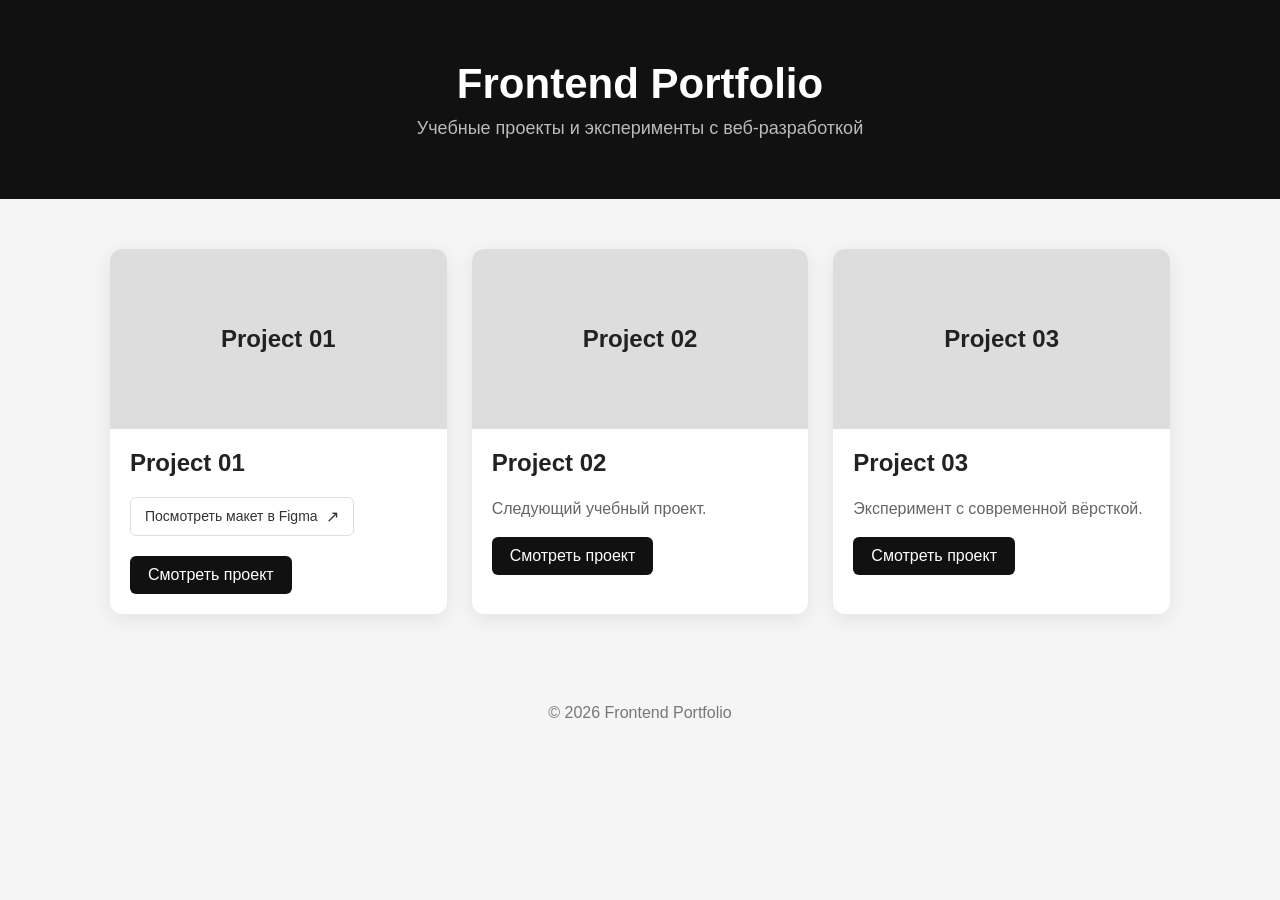
==== index.html @ 2af22733 "Initial commit" ====
<!DOCTYPE html>
<html lang="ru">
<head>
    <meta charset="UTF-8">
    <meta name="viewport" content="width=device-width, initial-scale=1.0">

    <title>Frontend Portfolio</title>

    <style>
        * {
            box-sizing: border-box;
        }

        body {
            margin: 0;
            font-family: Arial, sans-serif;
            background: #f5f5f5;
            color: #222;
        }

        header {
            padding: 60px 20px;
            text-align: center;
            background: #111;
            color: white;
        }

        header h1 {
            margin: 0 0 10px;
            font-size: 42px;
        }

        header p {
            margin: 0;
            color: #bbb;
            font-size: 18px;
        }

        main {
            max-width: 1100px;
            margin: 50px auto;
            padding: 0 20px;
        }

        .projects {
            display: grid;
            grid-template-columns: repeat(auto-fit, minmax(280px, 1fr));
            gap: 25px;
        }

        .project {
            background: white;
            border-radius: 12px;
            overflow: hidden;
            box-shadow: 0 5px 20px rgba(0, 0, 0, 0.08);
            transition: transform 0.2s;
        }

        .project:hover {
            transform: translateY(-5px);
        }

        .project-preview {
            height: 180px;
            display: flex;
            align-items: center;
            justify-content: center;
            background: #ddd;
            font-size: 24px;
            font-weight: bold;
        }

        .project-content {
            padding: 20px;
        }

        .project h2 {
            margin-top: 0;
        }

        .project p {
            color: #666;
            line-height: 1.5;
        }

        .button {
            display: inline-block;
            padding: 10px 18px;
            border-radius: 6px;
            background: #111;
            color: white;
            text-decoration: none;
        }

        .button:hover {
            background: #333;
        }

        footer {
            text-align: center;
            padding: 40px;
            color: #777;
        }

.figma-link { display: inline-flex; align-items: center; gap: 8px; padding: 9px 14px; margin-bottom: 20px; border: 1px solid #ddd; border-radius: 6px; background: #fff; color: #333; font-size: 14px; font-weight: 500; text-decoration: none; transition: all 0.2s ease; } .figma-link:hover { border-color: #111; background: #f7f7f7; } .figma-arrow { font-size: 16px; transition: transform 0.2s ease; } .figma-link:hover .figma-arrow { transform: translate(3px, -3px); }
    </style>
</head>

<body>

<header>
    <h1>Frontend Portfolio</h1>
    <p>Учебные проекты и эксперименты с веб-разработкой</p>
</header>

<main>

    <div class="projects">

        <article class="project"> <div class="project-preview"> Project 01 </div> <div class="project-content"> <h2>Project 01</h2> <a class="figma-link" href="https://www.figma.com/design/3IKZGiiLeyE5AktBM5mLnH/Exclusive?node-id=1-3&p=f" target="_blank" rel="noopener noreferrer" > <span>Посмотреть макет в Figma</span> <span class="figma-arrow">↗</span> </a> <a class="button" href="project-01/"> Смотреть проект </a> </div> </article>


        <article class="project">
            <div class="project-preview">
                Project 02
            </div>

            <div class="project-content">
                <h2>Project 02</h2>

                <p>
                    Следующий учебный проект.
                </p>

                <a class="button" href="project-02/">
                    Смотреть проект
                </a>
            </div>
        </article>


        <article class="project">
            <div class="project-preview">
                Project 03
            </div>

            <div class="project-content">
                <h2>Project 03</h2>

                <p>
                    Эксперимент с современной
                    вёрсткой.
                </p>

                <a class="button" href="project-03/">
                    Смотреть проект
                </a>
            </div>
        </article>

    </div>

</main>

<footer>
    © 2026 Frontend Portfolio
</footer>

</body>
</html>
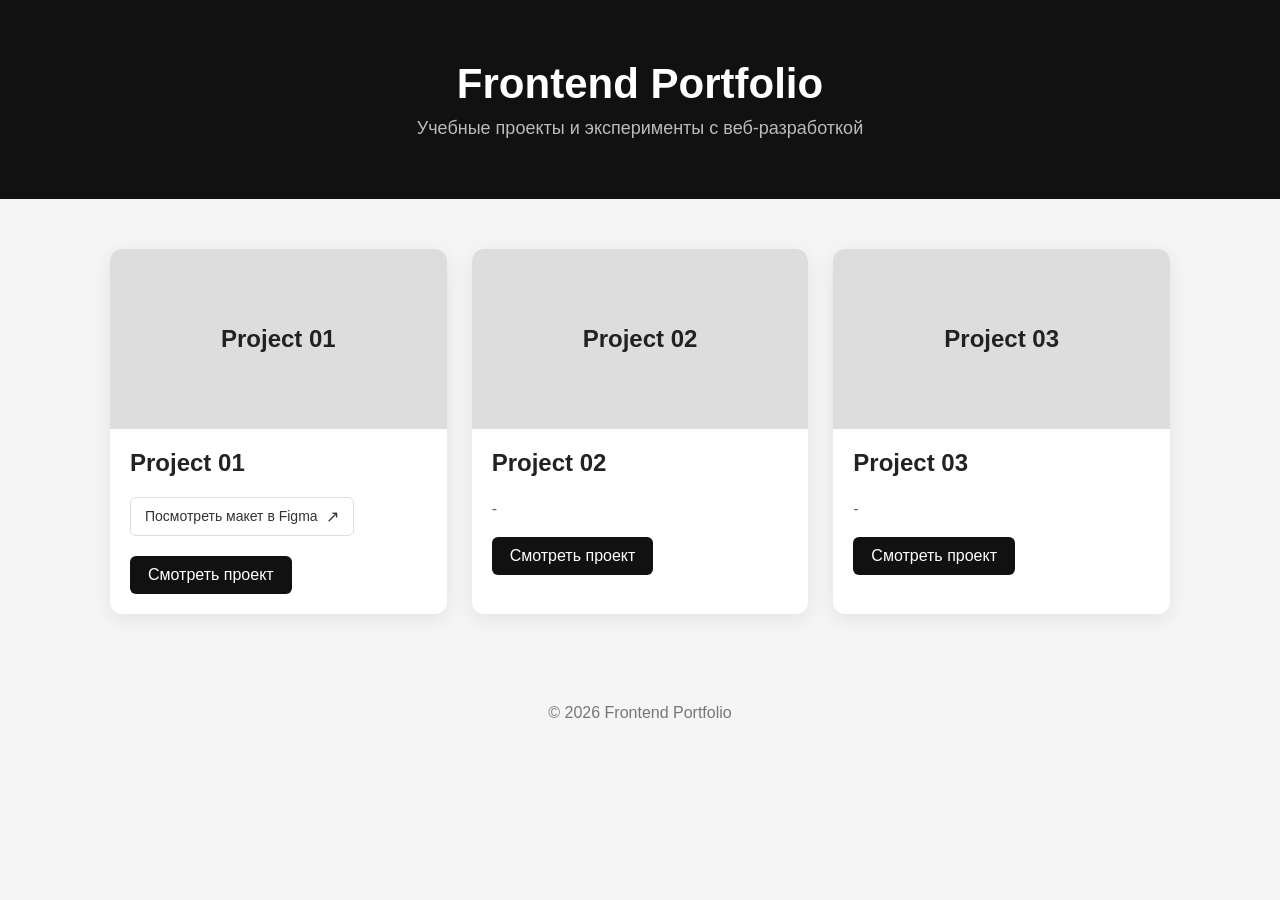
==== commit 176001d1: "added project structure" ====
--- a/index.html
+++ b/index.html
@@ -1,5 +1,6 @@
 <!DOCTYPE html>
 <html lang="ru">
+
 <head>
     <meta charset="UTF-8">
     <meta name="viewport" content="width=device-width, initial-scale=1.0">
@@ -102,69 +103,105 @@
             color: #777;
         }
 
-.figma-link { display: inline-flex; align-items: center; gap: 8px; padding: 9px 14px; margin-bottom: 20px; border: 1px solid #ddd; border-radius: 6px; background: #fff; color: #333; font-size: 14px; font-weight: 500; text-decoration: none; transition: all 0.2s ease; } .figma-link:hover { border-color: #111; background: #f7f7f7; } .figma-arrow { font-size: 16px; transition: transform 0.2s ease; } .figma-link:hover .figma-arrow { transform: translate(3px, -3px); }
+        .figma-link {
+            display: inline-flex;
+            align-items: center;
+            gap: 8px;
+            padding: 9px 14px;
+            margin-bottom: 20px;
+            border: 1px solid #ddd;
+            border-radius: 6px;
+            background: #fff;
+            color: #333;
+            font-size: 14px;
+            font-weight: 500;
+            text-decoration: none;
+            transition: all 0.2s ease;
+        }
+
+        .figma-link:hover {
+            border-color: #111;
+            background: #f7f7f7;
+        }
+
+        .figma-arrow {
+            font-size: 16px;
+            transition: transform 0.2s ease;
+        }
+
+        .figma-link:hover .figma-arrow {
+            transform: translate(3px, -3px);
+        }
     </style>
 </head>
 
 <body>
 
-<header>
-    <h1>Frontend Portfolio</h1>
-    <p>Учебные проекты и эксперименты с веб-разработкой</p>
-</header>
-
-<main>
-
-    <div class="projects">
-
-        <article class="project"> <div class="project-preview"> Project 01 </div> <div class="project-content"> <h2>Project 01</h2> <a class="figma-link" href="https://www.figma.com/design/3IKZGiiLeyE5AktBM5mLnH/Exclusive?node-id=1-3&p=f" target="_blank" rel="noopener noreferrer" > <span>Посмотреть макет в Figma</span> <span class="figma-arrow">↗</span> </a> <a class="button" href="project-01/"> Смотреть проект </a> </div> </article>
-
-
-        <article class="project">
-            <div class="project-preview">
-                Project 02
-            </div>
-
-            <div class="project-content">
-                <h2>Project 02</h2>
-
-                <p>
-                    Следующий учебный проект.
-                </p>
-
-                <a class="button" href="project-02/">
-                    Смотреть проект
-                </a>
-            </div>
-        </article>
-
-
-        <article class="project">
-            <div class="project-preview">
-                Project 03
-            </div>
-
-            <div class="project-content">
-                <h2>Project 03</h2>
-
-                <p>
-                    Эксперимент с современной
-                    вёрсткой.
-                </p>
-
-                <a class="button" href="project-03/">
-                    Смотреть проект
-                </a>
-            </div>
-        </article>
-
-    </div>
-
-</main>
-
-<footer>
-    © 2026 Frontend Portfolio
-</footer>
+    <header>
+        <h1>Frontend Portfolio</h1>
+        <p>Учебные проекты и эксперименты с веб-разработкой</p>
+    </header>
+
+    <main>
+
+        <div class="projects">
+
+            <article class="project">
+                <div class="project-preview"> Project 01 </div>
+                <div class="project-content">
+                    <h2>Project 01</h2> <a class="figma-link"
+                        href="https://www.figma.com/design/3IKZGiiLeyE5AktBM5mLnH/Exclusive?node-id=1-3&p=f"
+                        target="_blank" rel="noopener noreferrer"> <span>Посмотреть макет в Figma</span> <span
+                            class="figma-arrow">↗</span> </a> <a class="button" href="project-01/"> Смотреть проект </a>
+                </div>
+            </article>
+
+
+            <article class="project">
+                <div class="project-preview">
+                    Project 02
+                </div>
+
+                <div class="project-content">
+                    <h2>Project 02</h2>
+
+                    <p>
+                        -
+                    </p>
+
+                    <a class="button" href="project-02/">
+                        Смотреть проект
+                    </a>
+                </div>
+            </article>
+
+
+            <article class="project">
+                <div class="project-preview">
+                    Project 03
+                </div>
+
+                <div class="project-content">
+                    <h2>Project 03</h2>
+
+                    <p>
+                        -
+                    </p>
+
+                    <a class="button" href="project-03/">
+                        Смотреть проект
+                    </a>
+                </div>
+            </article>
+
+        </div>
+
+    </main>
+
+    <footer>
+        © 2026 Frontend Portfolio
+    </footer>
 
 </body>
-</html>
+
+</html>
